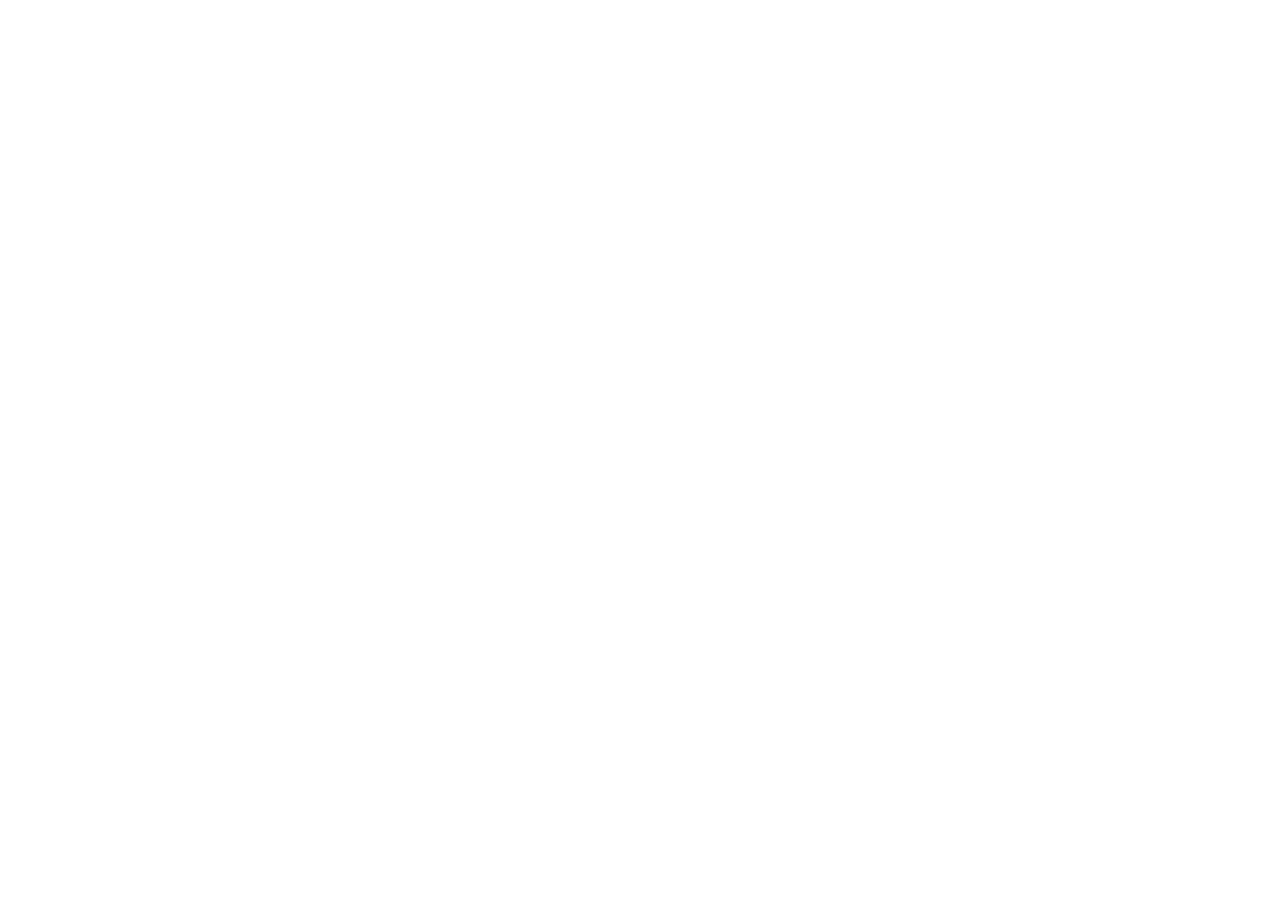
==== home.html @ e191fb66 "art gallery project" ====
<!DOCTYPE html>
<html lang="en">
<head>
    <meta charset="UTF-8">
    <meta name="viewport" content="width=device-width, initial-scale=1.0">
    <title>Art Gallery</title>
    <link rel="stylesheet" href="./assets/css/home.css">
</head>
<body>
    <header>
        <div class="container">
            
        </div>
    </header>
    <main></main>
    <footer></footer>
</body>
</html>
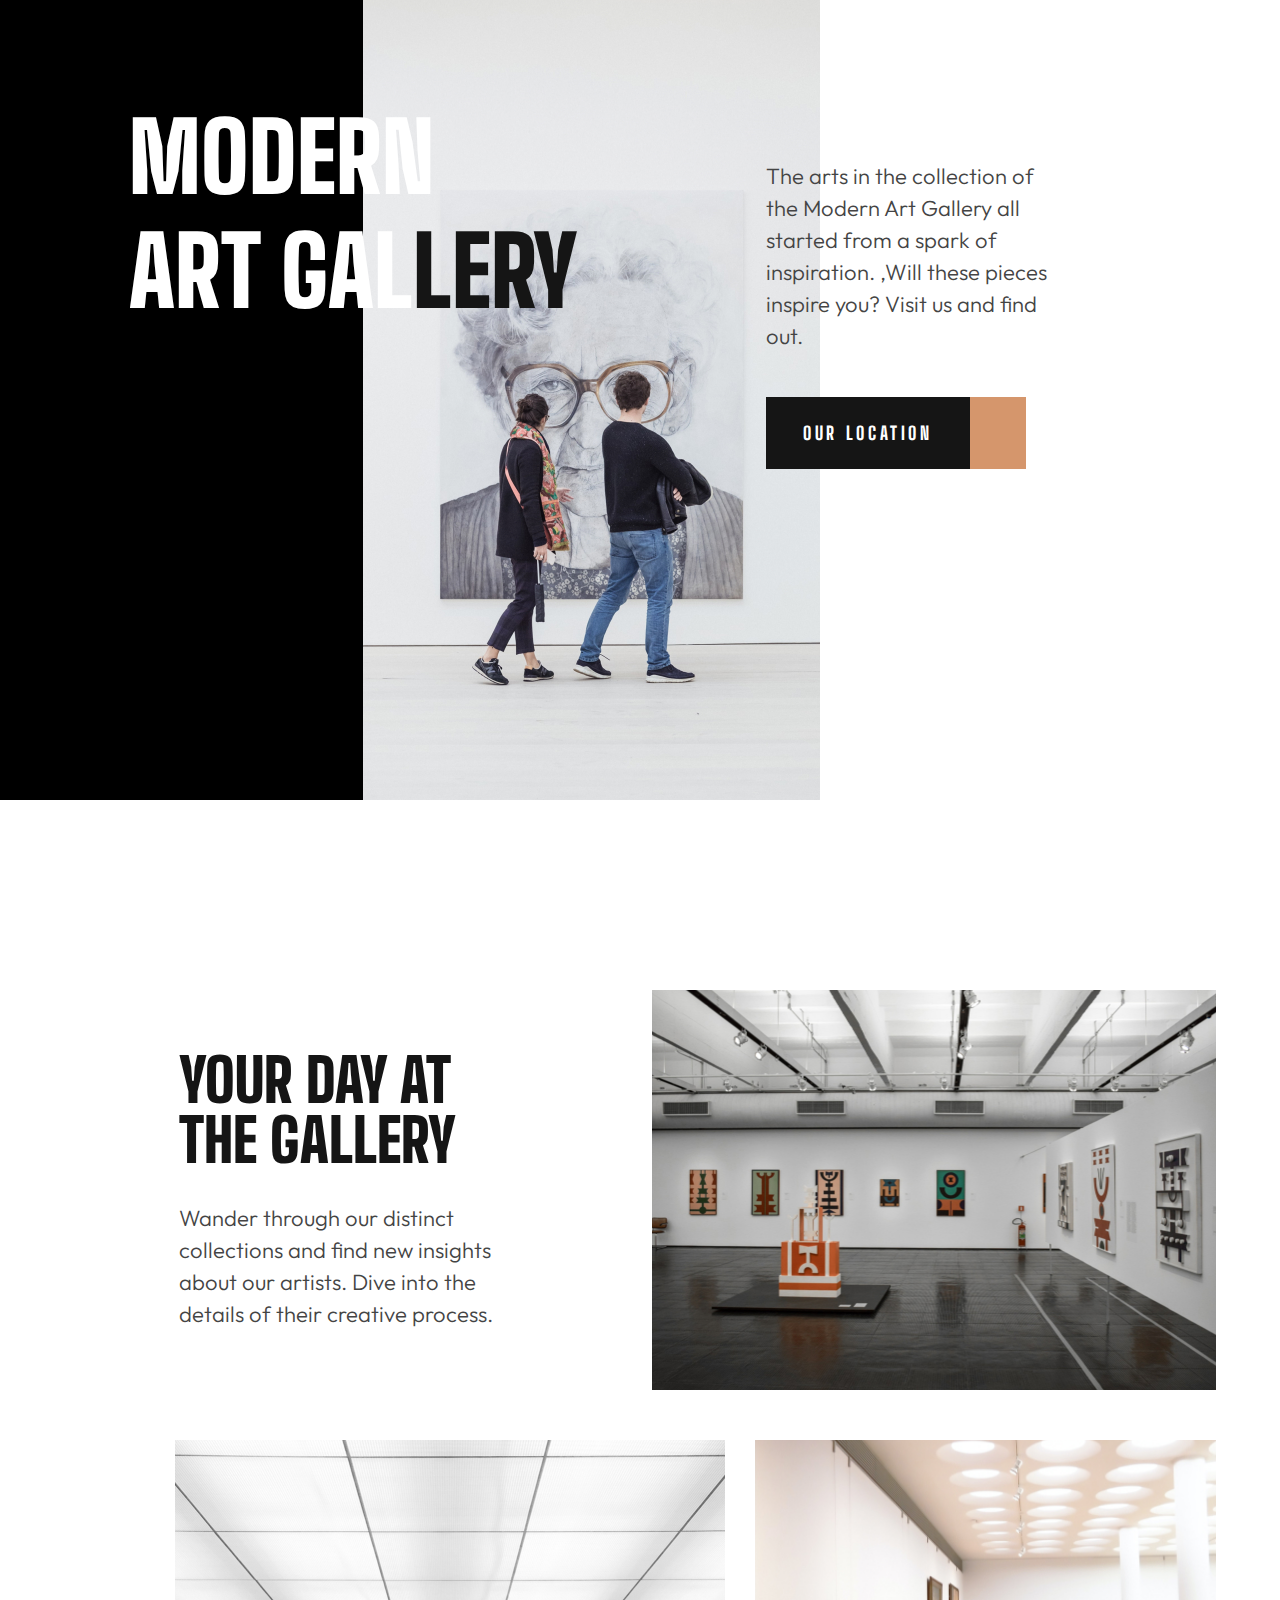
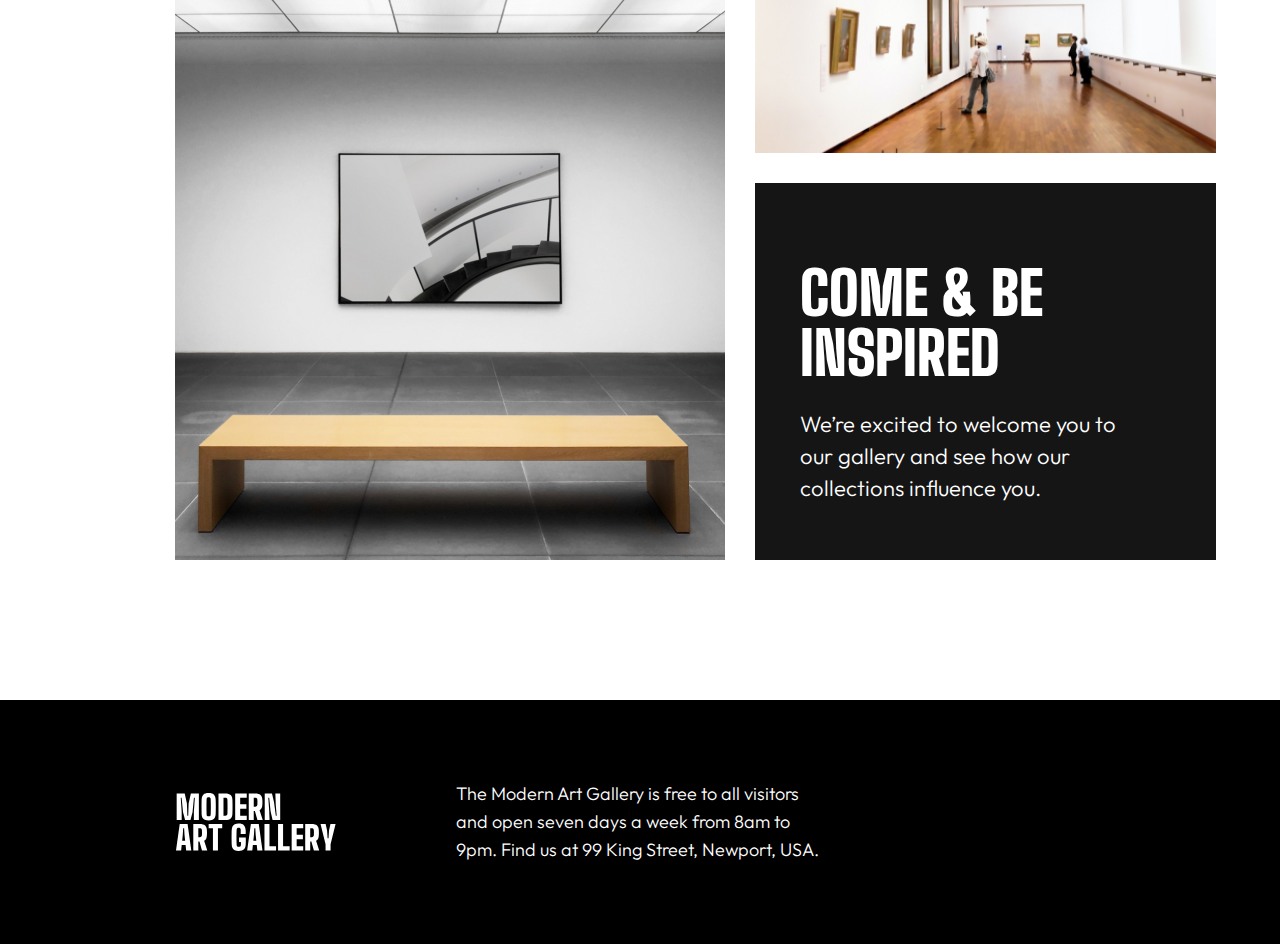
==== commit 1d753126: "finish project" ====
--- a/home.html
+++ b/home.html
@@ -1,18 +1,121 @@
 <!DOCTYPE html>
 <html lang="en">
-<head>
-    <meta charset="UTF-8">
-    <meta name="viewport" content="width=device-width, initial-scale=1.0">
+  <head>
+    <meta charset="UTF-8" />
+    <meta name="viewport" content="width=device-width, initial-scale=1.0" />
     <title>Art Gallery</title>
-    <link rel="stylesheet" href="./assets/css/home.css">
-</head>
-<body>
-    <header>
-        <div class="container">
-            
+    <link rel="stylesheet" href="./assets/css/style.css" />
+    <link rel="stylesheet" href="./assets/css/responsive.css" />
+    <link
+      rel="stylesheet"
+      href="https://cdnjs.cloudflare.com/ajax/libs/font-awesome/6.5.1/css/all.min.css"
+      integrity="sha512-DTOQO9RWCH3ppGqcWaEA1BIZOC6xxalwEsw9c2QQeAIftl+Vegovlnee1c9QX4TctnWMn13TZye+giMm8e2LwA=="
+      crossorigin="anonymous"
+      referrerpolicy="no-referrer"
+    />
+  </head>
+  <body>
+    <!-- Header Section -->
+    <header class="header-section">
+      <div class="container">
+        <div class="header-container--section">
+          <div class="header-container--comtitle">
+            <h1 class="header-container--title">
+              MODERN<br />
+              ART GAL<span class="title-half">LERY</span>
+            </h1>
+          </div>
+          <div class="header-container--section1"></div>
+          <div class="header-container--section2">
+            <div class="header-container--img">
+              <img src="./assets/img/art-gallery-image.jpg" alt="" />
+            </div>
+            <div class="header-title">
+              <div class="header-container--subtitle">
+                <p class="header-container--about">
+                  The arts in the collection of the Modern Art Gallery all
+                  started from a spark of inspiration. ,Will these pieces
+                  inspire you? Visit us and find out.
+                </p>
+              </div>
+              <div class="header-container-combtn">
+                <div class="header-btn">
+                  <div class="header-container-button"><p>OUR LOCATION</p></div>
+                </div>
+                <div class="header-icon">
+                  <i class="fa-solid fa-chevron-right"></i>
+                </div>
+              </div>
+            </div>
+          </div>
         </div>
+      </div>
     </header>
-    <main></main>
-    <footer></footer>
-</body>
-</html>+    <main>
+      <!-- Section One -->
+      <section class="day-section">
+        <div class="container day-container">
+          <div class="day-section--container1">
+            <div class="day-container-ttl">
+              <h2 class="day-section--title">Your Day at the Gallery</h2>
+            </div>
+            <div class="day-container-subttl">
+              <p>
+                Wander through our distinct collections and find new insights
+                about our artists. Dive into the details of their creative
+                process.
+              </p>
+            </div>
+          </div>
+          <div class="day-section--container2"></div>
+        </div>
+      </section>
+      <!-- Section Two -->
+      <section>
+        <div class="container image-container">
+          <div class="image-section1">
+            <img src="./assets/img/img-2.jpg" alt="#" />
+          </div>
+          <div class="image-section2">
+            <div class="image-section2-img">
+              <img src="./assets/img/img-3.jpg" alt="#" />
+            </div>
+            <div class="image-section2-div">
+              <div class="image-section-title">
+                <p class="image-title">COME & BE INSPIRED</p>
+              </div>
+              <div class="image-section-subtitle">
+                <p class="image-subtitle">
+                  We’re excited to welcome you to our gallery and see how our
+                  collections influence you.
+                </p>
+              </div>
+            </div>
+          </div>
+        </div>
+      </section>
+    </main>
+    <footer>
+      <div class="container footer-container">
+        <div class="footer-section">
+          <img src="./assets/img/moder-art-gallery.svg" alt="" />
+        </div>
+        <div class="footer-section">
+          <p>
+            The Modern Art Gallery is free to all visitors and open seven days a
+            week from 8am to 9pm. Find us at 99 King Street, Newport, USA.
+          </p>
+        </div>
+        <div class="footer-section">
+          <ul class="footer-list">
+            <li class="list-item">
+              <i class="fa-brands fa-square-facebook"></i>
+            </li>
+            <li class="list-item"><i class="fa-brands fa-instagram"></i></li>
+            <li class="list-item"><i class="fa-brands fa-twitter"></i></li>
+          </ul>
+        </div>
+      </div>
+    </footer>
+  </body>
+</html>
--- a/assets/css/style.css
+++ b/assets/css/style.css
@@ -0,0 +1,305 @@
+* {
+  margin: 0;
+  padding: 0;
+  box-sizing: border-box;
+}
+:root {
+  --color-black: #000;
+  --color-white: #fff;
+  --color-dark-grey: #444;
+  --color-15: #151515;
+  --color-light-gold: #d5966c;
+  --font-outfit: "Outfit";
+  --font-bigShoulder: "Big Shoulders Display";
+}
+@font-face {
+  src: url(../font/BigShouldersDisplay-Black.ttf);
+  font-family: "Big Shoulders Display";
+  font-weight: 900;
+}
+@font-face {
+  src: url(../font/BigShouldersDisplay-ExtraBold.ttf);
+  font-family: "Big Shoulders Display";
+  font-weight: 800;
+}
+@font-face {
+  src: url(../font/Outfit-Light.ttf);
+  font-family: "Outfit";
+  font-weight: 300;
+}
+main {
+  margin: 80px 0px;
+  padding: 60px 0px;
+}
+.header-section > .container {
+  position: relative;
+}
+.header-container--section {
+  width: 85%;
+  height: 800px;
+  display: flex;
+}
+.header-container--comtitle {
+  z-index: 100;
+  position: absolute;
+  top: 10%;
+  left: 8.5%;
+}
+.header-container--section1 {
+  width: 50%;
+  height: 100%;
+  background-color: var(--color-black, #000);
+  position: relative;
+}
+.header-container--title {
+  padding: 20px;
+  width: 514px;
+  font-size: 96px;
+  font-weight: 900;
+  color: var(--color-white, #fff);
+  font-family: var(--font-bigShoulder, "Big Shoulders Display");
+}
+.title-half {
+  color: var(--Almost-Black, #151515);
+}
+.header-container--section2 {
+  width: 100%;
+  height: 800px;
+  display: flex;
+  position: relative;
+}
+.header-container--img {
+  width: 90%;
+}
+.header-container--img > img {
+  width: 70%;
+  height: 100%;
+  object-fit: cover;
+  object-position: 50% 50%;
+}
+.header-title {
+  width: 50%;
+  height: auto;
+  position: absolute;
+  right: -5.6%;
+  top: 20%;
+}
+.header-container--subtitle {
+  width: 100%;
+  margin-bottom: 45px;
+}
+.header-container--about {
+  width: 80%;
+  color: var(--color-dark-grey, #444);
+  font-family: var(--font-outfit, "Outfit");
+  font-size: 22px;
+  font-weight: 300;
+  line-height: 32px;
+}
+.header-container-combtn {
+  width: 260px;
+  height: 72px;
+  display: flex;
+  flex-direction: row;
+}
+.header-btn {
+  width: 204px;
+  height: 100%;
+}
+.header-container-button {
+  width: 100%;
+  height: 100%;
+  display: flex;
+  align-items: center;
+  justify-content: center;
+  cursor: pointer;
+  background-color: var(--color-15, #151515);
+  > p {
+    color: var(--color-white, #fff);
+    font-family: var(--font-bigShoulder, "Big Shoulders Display");
+    font-size: 18px;
+    font-weight: 800;
+    letter-spacing: 3.636px;
+  }
+}
+.header-container-button:hover {
+  background: var(--color-light-gold, #d5966c);
+}
+.header-icon:hover {
+  background: var(--color-black, #000);
+}
+.header-icon {
+  width: 56px;
+  height: 100%;
+  background-color: var(--color-light-gold, #d5966c);
+  cursor: pointer;
+}
+.fa-chevron-right {
+  width: 100%;
+  height: 100%;
+  font-size: 30px;
+  text-align: center;
+  line-height: 72px !important;
+  color: var(--color-white, #fff);
+}
+.day-container {
+  width: 90%;
+  height: 500px;
+  margin: auto;
+  display: flex;
+  align-items: center;
+  justify-content: space-between;
+}
+.day-section--container1 {
+  width: 50%;
+  height: auto;
+  display: flex;
+  flex-direction: column;
+  align-items: center;
+}
+.day-container-ttl {
+  width: 60%;
+}
+.day-section--title {
+  color: var(--Almost-Black, #151515);
+  font-family: var(--font-bigShoulder, "Big Shoulders Display");
+  font-size: 60px;
+  font-weight: 900;
+  line-height: 60px;
+  text-transform: uppercase;
+}
+.day-container-subttl {
+  width: 60%;
+  margin-top: 32px;
+}
+.day-container-subttl > p {
+  color: var(--color-dark-grey, #444);
+  font-family: var(--font-outfit, "Outfit");
+  font-size: 22px;
+  font-weight: 300;
+  line-height: 32px;
+}
+.day-section--container2 {
+  width: 49%;
+  height: 400px;
+  background: url(../img/img-1.jpg);
+  background-position: center center;
+  background-size: cover;
+}
+.image-container {
+  width: 90%;
+  height: 720px;
+  margin: auto;
+  display: flex;
+  align-items: center;
+}
+.image-section1 {
+  width: 60%;
+  height: 100%;
+  padding: 0px 0px 0px 80px;
+  display: flex;
+  justify-content: center;
+}
+.image-section1 > img {
+  width: 90%;
+  height: 100%;
+  object-position: center center;
+  object-fit: cover;
+}
+.image-section2 {
+  width: 40%;
+  height: 100%;
+  display: flex;
+  justify-content: center;
+  align-items: center;
+  flex-direction: column;
+}
+.image-section2-img {
+  width: 100%;
+  height: 313px;
+  display: flex;
+  justify-content: center;
+  > img {
+    width: 100%;
+    height: 100%;
+    object-position: center center;
+    object-fit: cover;
+  }
+}
+.image-section2-div {
+  margin-top: 30px;
+  width: 100%;
+  height: 377px;
+  background-color: var(--color-15, #151515);
+  color: var(--color-white, #fff);
+  padding: 80px 45px;
+}
+.image-section-title {
+  width: 70%;
+}
+.image-title {
+  font-family: var(--font-bigShoulder, "Big Shoulders Display");
+  font-size: 60px;
+  font-weight: 900;
+  line-height: 60px;
+  text-transform: uppercase;
+}
+.image-section-subtitle {
+  width: 95%;
+  margin-top: 25px;
+}
+.image-subtitle {
+  font-family: var(--font-outfit, "Outfit");
+  font-size: 22px;
+  font-weight: 300;
+  line-height: 32px;
+}
+footer {
+  width: 100%;
+  height: 244px;
+  background-color: var(--color-black, #000);
+}
+.footer-container {
+  width: 90%;
+  height: 100%;
+  margin: auto;
+  display: flex;
+  flex-direction: row;
+}
+.footer-section {
+  width: 50%;
+  height: 100%;
+  display: flex;
+  align-items: center;
+  justify-content: center;
+  > img {
+    width: 159.572px;
+    height: 58px;
+  }
+  p {
+    width: 96%;
+    color: var(--color-white, #fff);
+    font-family: var(--font-outfit, "Outfit");
+    font-size: 18px;
+    font-weight: 300;
+    line-height: 28px;
+  }
+}
+.footer-list {
+  width: 100%;
+  height: 28%;
+  display: flex;
+  justify-content: center;
+  flex-direction: row;
+  gap: 20px;
+}
+.list-item {
+  font-size: 30px;
+  color: var(--color-white, #fff);
+  list-style: none;
+  cursor: pointer;
+  transition: 0.4s;
+}
+.list-item:hover {
+  color: var(--color-light-gold, #d5966c);
+}
--- a/assets/css/responsive.css
+++ b/assets/css/responsive.css
@@ -0,0 +1,67 @@
+@media (max-width: 968px) and (min-width: 768px) {
+  .header-container--section {
+    width: 100%;
+  }
+  .header-container--section1 {
+    display: none !important;
+  }
+  .header-container--img > img {
+    width: 57%;
+  }
+  .header-title {
+    right: 5%;
+    top: 50%;
+  }
+  .header-container--comtitle {
+    left: 42.5%;
+  }
+  .header-container--title {
+    font-size: 70px;
+    color: var(--color-black, #000) !important;
+  }
+  .header-container--about {
+    width: 92%;
+    font-size: 18px;
+    line-height: 28px;
+  }
+  .day-section--title {
+    font-size: 45px;
+  }
+  .day-container-subttl > p {
+    font-size: 18px;
+  }
+  .day-section--container2 {
+    width: 398px;
+    height: 400px;
+  }
+  .image-section-title {
+    width: 100%;
+  }
+  .image-title {
+    font-size: 50px;
+  }
+  .image-section-subtitle {
+    width: 100%;
+  }
+  .image-subtitle {
+    font-size: 18px;
+  }
+  .footer-container {
+    width: 100%;
+  }
+  .footer-section {
+    p {
+      font-size: 16px;
+    }
+    > img {
+      width: 110.05px;
+      height: 40px;
+    }
+  }
+  .footer-list {
+    height: 40%;
+  }
+  .list-item {
+    font-size: 23px;
+  }
+}
